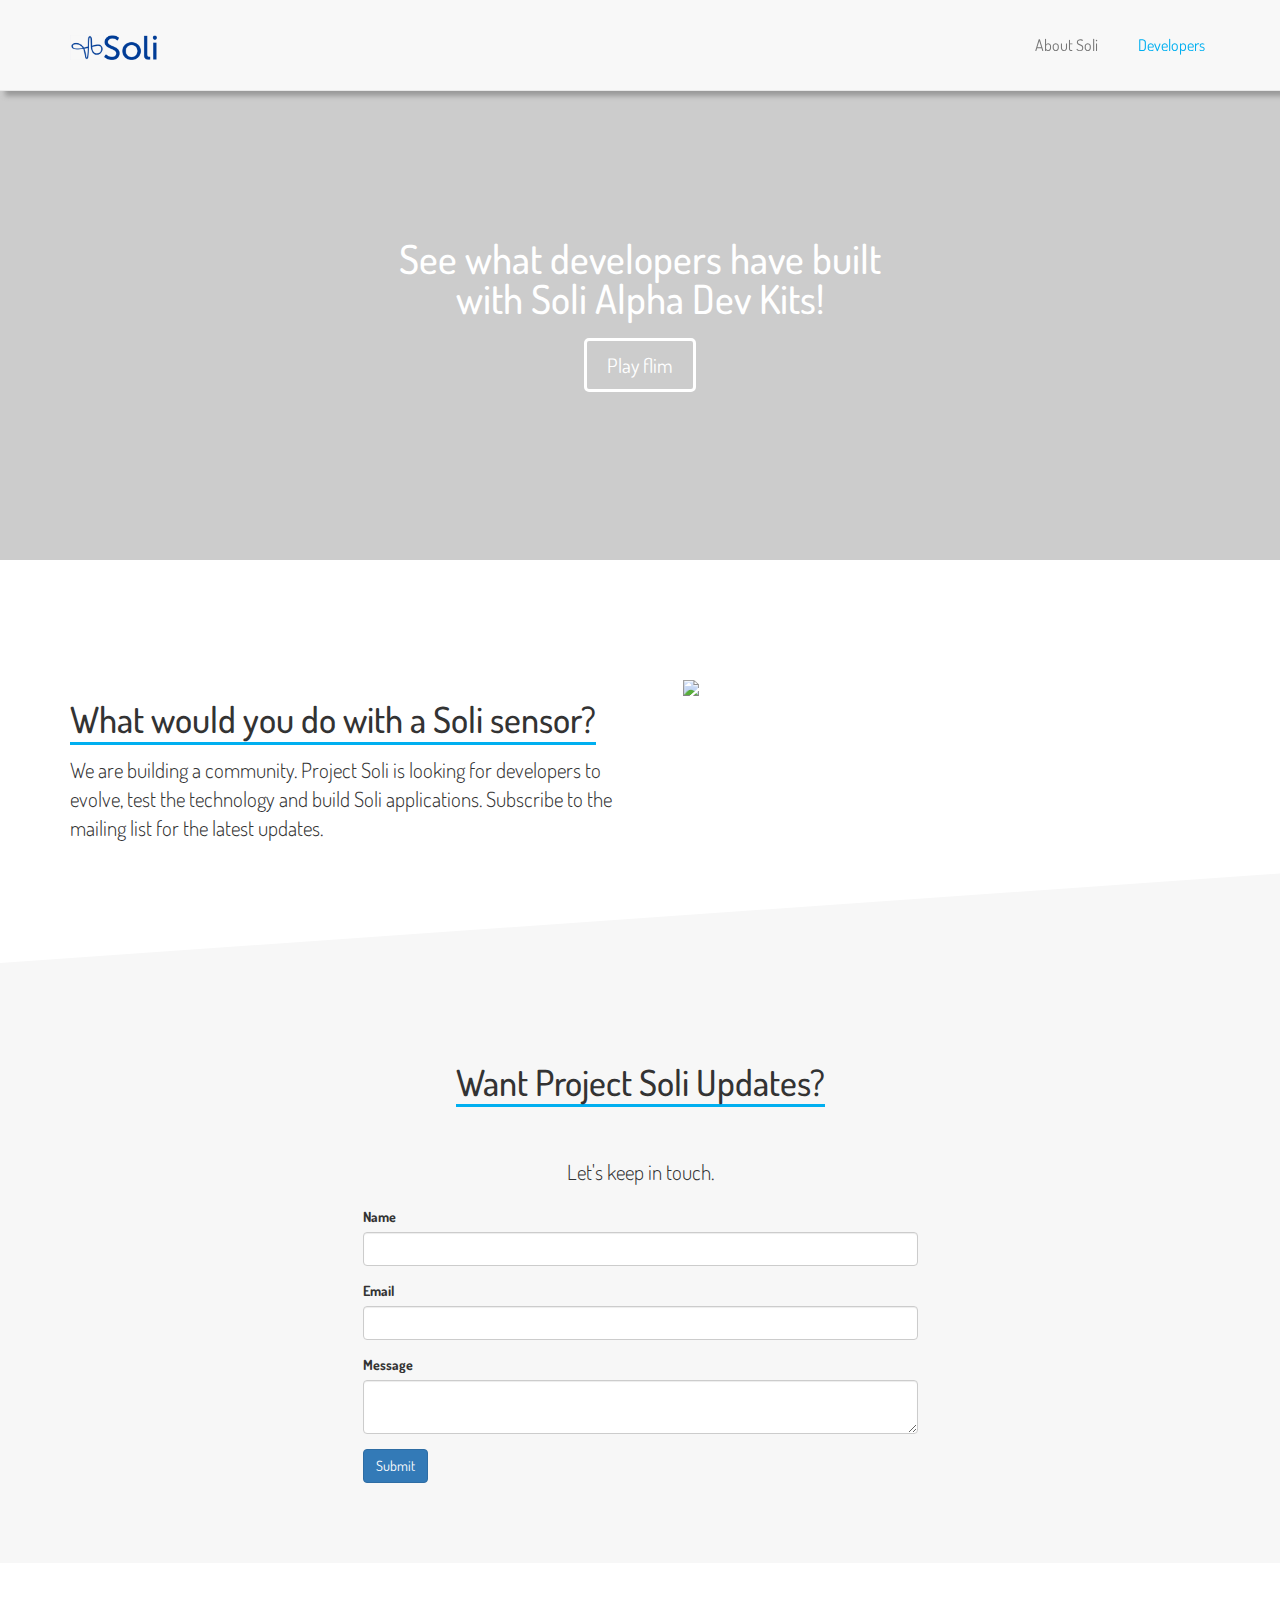
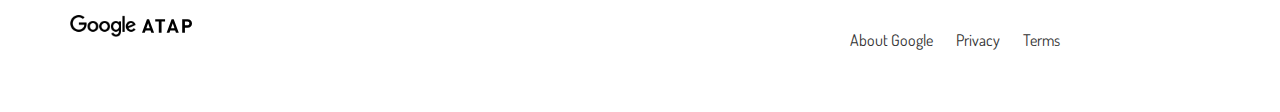
==== developers.html @ 8a33ed1f "added developer page" ====
<!DOCTYPE html>
<html lang="en">

<head>

    <meta charset="utf-8">
    <meta http-equiv="X-UA-Compatible" content="IE=edge">
    <meta name="viewport" content="width=device-width, initial-scale=1">
    <meta name="description" content="">
    <meta name="author" content="">

    <title>Soli</title>
    <link rel="shortcut icon" type="image/png" href="https://www.google.co.uk/images/branding/product/ico/googleg_lodp.ico"/>
    <!-- Bootstrap Core CSS -->
    <link href="css/bootstrap.min.css" rel="stylesheet">

    <!-- Template CSS -->
    <link href="css/scrolling-nav.css" rel="stylesheet">
    
    <!-- Custom CSS -->
    <link href="css/style.css" rel="stylesheet">
    <link href="css/style1.css" rel="stylesheet">
    <script src="https://use.fontawesome.com/eee93ac27c.js"></script>
    
    <!-- HTML5 Shim and Respond.js IE8 support of HTML5 elements and media queries -->
    <!-- WARNING: Respond.js doesn't work if you view the page via file:// -->
    <!--[if lt IE 9]>
        <script src="https://oss.maxcdn.com/libs/html5shiv/3.7.0/html5shiv.js"></script>
        <script src="https://oss.maxcdn.com/libs/respond.js/1.4.2/respond.min.js"></script>
    <![endif]-->

</head>

<!-- The #page-top ID is part of the scrolling feature - the data-spy and data-target are part of the built-in Bootstrap scrollspy function -->

<body id="page-top" data-spy="scroll" data-target=".navbar-fixed-top">
    
    <!-- Navigation -->
    <nav class="navbar navbar-default navbar-fixed-top" role="navigation">
        <div class="container">
            <div class="navbar-header page-scroll">
                <button type="button" class="navbar-toggle" data-toggle="collapse" data-target=".navbar-collapse">
                  <span class="icon-bar"></span>
                  <span class="icon-bar"></span>
                  <span class="icon-bar"></span>
                </button>
                <a class="navbar-brand page-scroll" href="#page-top"><img src="img/soli_logo.png"><img src="img/soli_wordmark.png"></a>
            </div>

            <!-- Collect the nav links, forms, and other content for toggling -->
            <div class="collapse navbar-collapse navbar-ex1-collapse">
                <ul class="nav navbar-nav navbar-right">
                    <!-- Hidden li included to remove active class from about link when scrolled up past about section -->
                    <li class="hidden">
                        <a class="page-scroll" href="#page-top"></a>
                    </li>
                    <li>
                        <a class="page-scroll" href="index.html">About Soli</a>
                    </li>
                    <li>
                        <a class="page-scroll" href="#page-top">Developers</a>
                    </li>
                </ul>
            </div>
            <!-- /.navbar-collapse -->
        </div>
        <!-- /.container -->
    </nav>
    

    <section class="video-container" id="video-container">
      <video src="https://atap.google.com/soli/static/videos/developers.mp4" autoplay loop playsinline></video>
      <div class="callout">
        <h1 class="video-title">See what developers have built<br>with Soli Alpha Dev Kits!</h1>
        <a id="play-video" href="#" class="visit-buttons">Play flim</a>
      </div>
    </section>
    
    <div class="video">
        <iframe id="video" width="100%" height="100%" src="//www.youtube.com/embed/H41A_IWZwZI?rel=0" frameborder="0" allowfullscreen></iframe>
    </div>
    
    
    
    <div class="block3" id="applications">
        <br><br><br><br>
		<br><br>
		<div class="container">
		    <div class="row">
		<div class="col-md-6">
		    <h1 class="section-title">What would you do with a Soli sensor?</h1>
		    <p class="lead">We are building a community. Project Soli is looking for developers to evolve, test the technology and build Soli applications. Subscribe to the mailing list for the latest updates.</p>
		</div>
		<div class="col-md-6">
		    <center><img src="https://atap.google.com/soli/static/img/developers/developers-soli-dev-kit.jpg" width="500px" class="img-responsive"></center>
		    <br><br><br>
		</div>
		</div>
		</div>
    </div>
    <div class="block2">
        <br><br><br><br>
        <center><h1 class="section-title">Want Project Soli Updates?</h1></center>
		<br><br>
		<p class="lead text-center">Let's keep in touch.</p>
		<div class="container">
		    <div class="row">
		        <div class="col-md-6 col-md-offset-3">
		              <form action="https://api.formbucket.com/f/c2K3QTQ" method="post">
                        <div class="form-group">
                          <label for="name">Name</label>
                          <input class="form-control" id="name" type="text" name="Name">
                        </div>
                        <div class="form-group">
                          <label for="email">Email</label>
                          <input class="form-control" id="email" type="email" name="Email">
                        </div>
                        <div class="form-group">
                          <label for="message">Message</label>
                          <textarea class="form-control" id="message" name="Message"></textarea>
                        </div>
                        <input class="btn btn-primary" type="submit" value="Submit" />
                      </form>
		        </div>
		
		    </div>
		</div>
		<br><br><br><br>
    </div>
    <footer class="footer-basic-centered">
        <div class="container">
        <div class="row">
        <div class="col-md-4">
            <img src="img/googlelogo_dark_color_92x30dp.png" width="67px"><img src="img/atap.svg" class="atap" width="50px" height="14px">
            <a href="https://plus.google.com/+GoogleATAP/" class="footer-links" target="_blank">
                <span class="fa-stack fa-lg">
                  <i class="fa fa-circle fa-stack-2x"></i>
                  <i class="fa fa-google-plus fa-stack-1x fa-inverse"></i>
                </span>
            </a>
            
            <a href="https://twitter.com/googleatap?lang=en" class="footer-links" target="_blank">
                <span class="fa-stack fa-lg">
                  <i class="fa fa-circle fa-stack-2x"></i>
                  <i class="fa fa-twitter fa-stack-1x fa-inverse"></i>
                </span>
            </a>
            
            <a href="https://www.youtube.com/user/GoogATAP" class="footer-links" target="_blank">
                <span class="fa-stack fa-lg">
                  <i class="fa fa-circle fa-stack-2x"></i>
                  <i class="fa fa-youtube-play fa-stack-1x fa-inverse"></i>
                </span>
            </a>
        </div>
        <div class="col-md-4 col-md-offset-4">
            <ul id="footer-list">
                <li><a href="https://plus.google.com/+GoogleATAP/" target="_blank">About Google</a></li>
                <li><a href="https://www.google.com/policies/privacy/?fg=1" target="_blank">Privacy</a></li>
                <li><a href="https://www.google.com/policies/terms/regional.html" target="_blank">Terms</a></li>
            </ul>
        </div>
        </div>
        </div>
	</footer>



    <!-- jQuery -->
    <script src="js/jquery.js"></script>

    <!-- Bootstrap Core JavaScript -->
    <script src="js/bootstrap.min.js"></script>

    <!-- Scrolling Nav JavaScript -->
    <script src="js/jquery.easing.min.js"></script>
    <script src="js/scrolling-nav.js"></script>
    <script src="js/modernizr.custom.34978.js"></script>
</body>

</html>
---- css/scrolling-nav.css ----
/*!
 * Start Bootstrap - Scrolling Nav (http://startbootstrap.com/)
 * Copyright 2013-2016 Start Bootstrap
 * Licensed under MIT (https://github.com/BlackrockDigital/startbootstrap/blob/gh-pages/LICENSE)
 */

body {
    width: 100%;
    height: 100%;
}

html {
    width: 100%;
    height: 100%;
}

@media(min-width:767px) {
    .navbar {
        padding: 20px 0;
        -webkit-transition: background .5s ease-in-out,padding .5s ease-in-out;
        -moz-transition: background .5s ease-in-out,padding .5s ease-in-out;
        transition: background .5s ease-in-out,padding .5s ease-in-out;
    }

    .top-nav-collapse {
        padding: 0;
    }
}

/* Demo Sections - You can use these as guides or delete them - the scroller will work with any sort of height, fixed, undefined, or percentage based.
The padding is very important to make sure the scrollspy picks up the right area when scrolled to. Adjust the margin and padding of sections and children 
of those sections to manage the look and feel of the site. */

.intro-section {
    height: 100%;
    padding-top: 150px;
    text-align: center;
    background: #fff;
}

.about-section {
    height: 100%;
    padding-top: 150px;
    text-align: center;
    background: #eee;
}

.services-section {
    height: 100%;
    padding-top: 150px;
    text-align: center;
    background: #fff;
}

.contact-section {
    height: 100%;
    padding-top: 150px;
    text-align: center;
    background: #eee;
}
---- css/style.css ----
@import url('https://fonts.googleapis.com/css?family=Dosis');

body{
  font-family: 'Dosis', sans-serif;
  padding-top: 20px;
}

.navbar-toggle .icon-bar:nth-of-type(2) {
	  top: 1px;
}

.navbar-toggle .icon-bar:nth-of-type(3) {
  	top: 2px;
}

.navbar-toggle .icon-bar {
	  position: relative;
	  transition: all 500ms ease-in-out;
}

.navbar-toggle.active .icon-bar:nth-of-type(1) {
	  top: 6px;
	  transform: rotate(45deg);
}

.navbar-toggle.active .icon-bar:nth-of-type(2) {
	  background-color: transparent;
}

.navbar-toggle.active .icon-bar:nth-of-type(3) {
	  top: -6px;
	  transform: rotate(-45deg);
}

.navbar-brand > img{
	height:25px;
	display: inline-block;
    margin-left: auto;
    margin-right: auto;
}

@media (max-width: 1200px) {
    .page-scroll{
    	text-align: right;
    }
}

.navbar {
    box-shadow: 5px 5px 5px #999; 
     -moz-box-shadow: 5px 5px 5px #999;
     -webkit-box-shadow: 5px 5px 5px #999;
}

.navbar-default .navbar-nav > li > a{
  padding-left: 20px;
  padding-right: 20px;
  font-size: 16px;
}

.navbar-default .navbar-nav > li > a:hover,
.navbar-default .navbar-nav > li > a:focus{
  color:#00aff0;
}

.navbar-default .navbar-nav > .active > a,
.navbar-default .navbar-nav > .active > a:hover,
.navbar-default .navbar-nav > .active > a:focus{
  color:#00aff0;
  background-color: transparent;
}


/*** T H E - M A G I C - O F - O B J E C T - F I T ***/
/*****************************************************/
.video-container {
  height: 50vh;
  position: relative;
  overflow: hidden;
}

.video{
  height: 50vh;
}

@media (min-width: 600px) {
  .video-container {
    height: 60vh;
  }
  .video{
    height: 60vh;
  }
}

video {
  -o-object-fit: cover;
     object-fit: cover;
  position: absolute;
  height: 100%;
  width: 100%;
  top: 0;
  left: 0;
}

/*** A E S T H E T I C S ***/
/***************************/
* {
  box-sizing: border-box;
}



.video-container:after {
  content: '';
  display: block;
  height: 100%;
  width: 100%;
  position: absolute;
  top: 0;
  left: 0;
  background: rgba(0, 0, 0, 0.2);
  z-index: 1;
}

.video-title {
  margin: 0 0 1rem;
  padding: 0;
  margin-top: 60px;
  line-height: 1;
  font-family: 'Dosis', sans-serif;
  font-size: 30px;
  color: white;
}
@media (max-width: 400px) {
  .video-title {
    font-size: 22px;
  }
}
@media (min-width: 1200px) {
  .video-title {
    font-size: 40px;
  }
}

.callout {
  position: relative;
  display: -webkit-box;
  display: -ms-flexbox;
  display: flex;
  -webkit-box-pack: center;
      -ms-flex-pack: center;
          justify-content: center;
  -webkit-box-align: center;
      -ms-flex-align: center;
          align-items: center;
  -webkit-box-orient: vertical;
  -webkit-box-direction: normal;
      -ms-flex-direction: column;
          flex-direction: column;
  height: 100%;
  text-align: center;
  position: relative;
  z-index: 10;
}

.support {
  position: fixed;
  bottom: 60px;
  right: 20px;
  text-transform: uppercase;
  font-size: 9px;
  letter-spacing: 1px;
  text-align: right;
  position: relative;
  z-index: 10;
}
.support a {
  color: white;
  text-decoration: none;
  position: relative;
  display: inline-block;
  margin-top: 10px;
}
.support a:before {
  display: block;
  position: absolute;
  content: '';
  bottom: -2px;
  width: 0;
  height: 1px;
  background-color: rgba(255, 255, 255, 0.3);
  -webkit-transition: .3s;
  transition: .3s;
}
.support a:hover:before {
  width: 100%;
}

.visit-buttons{
  border-style: solid;
  border-color: white;
  padding: 10px 20px 10px 20px;
  color:white;
  text-decoration: none;
  font-size: 20px;
  margin:10px;
  border-radius: 5px;
}

.visit-buttons:hover,
.visit-buttons:focus{
 color:white;
 border-color: transparent;
 background-color: rgba(192,192,192,0.5);
 text-decoration: none;
}

.video{
  display: none;
}

@media (max-width: 767px) {
  .video-container {
    background: url("../img/Google-Project-Soli-Radar.png") center center/cover no-repeat;
    -webkit-background-size: cover;
    -moz-background-size: cover;
    -o-background-size: cover;
    background-size: cover;
  }

  video{
    display: none;
  }
  
  #video-container{
    background: url("https://atap.google.com/soli/static/img/developers/soli-dev-hero.jpg") center center/cover no-repeat;
    -webkit-background-size: cover;
    -moz-background-size: cover;
    -o-background-size: cover;
    background-size: cover;
  }
}

.carousel-caption > p{
  font-size: 18px;
  color: #464646;
}

.carousel-inner > .item > img,
.carousel-inner > .item > a > img {
  min-height: 500px;    /* Set slide height here */
}

.carousel-control.left, .carousel-control.right {
    background-image: none
}

.carousel-indicators li.active {
    background-color: #00aff0;
}

.carousel-indicators li {
  background-color: #ccc;
}

.glyphicon-chevron-left, .glyphicon-chevron-right{
  color: #00aff0;
}

.carousel-caption {
    position: absolute;
    padding-top: 70px;
    top: 0;
    align-items: center;
}

#carousel-example-generic{
  margin: 0px;
}

.white-bk{
  background-color: #fff;
}
---- css/style1.css ----
.container1{
	width: 100%;
	position: relative;
	text-align: center;
}
.clr{
	clear: both;
}
.container1 > header{
	padding: 30px 30px 10px 30px;
	margin: 0px 20px 10px 20px;
	position: relative;
	display: block;
	text-shadow: 1px 1px 1px rgba(0,0,0,0.2);
    text-align: right;
}
.container1 > header h1{
	font-family: 'Bitter', Arial, sans-serif;
	font-size: 30px;
	line-height: 40px;
	position: relative;
	font-weight: 400;
	color: #fff;
	text-shadow: 1px 1px 1px rgba(0,0,0,0.3);
    padding: 0px 0px 5px 0px;
}
.container1 > header h1 span{
	color: #000;
	text-shadow: 0px 1px 1px rgba(0,0,0,0.3);
}
.container1 > header h2{
	font-size: 16px;
	font-style: italic;
	padding: 0px 0px 15px 0px;
}


.se-container{
	display: block;
	width: 100%;
	overflow: hidden;
	padding-top: 150px;
}
.se-slope{
	margin: 0 -50px;
	-webkit-transform-origin: left center;
	-moz-transform-origin: left center;
	-o-transform-origin: left center;
	-ms-transform-origin: left center;
	transform-origin: left center;
}
.se-slope:nth-child(odd){
	background: #eee;
	-webkit-transform: rotate(5deg);
	-moz-transform: rotate(5deg);
	-o-transform: rotate(5deg);
	-ms-transform: rotate(5deg);
	transform: rotate(5deg);
	margin-top: -200px;
}
.se-slope:nth-child(even){
	background: #fff;
	-webkit-transform: rotate(-5deg);
	-moz-transform: rotate(-5deg);
	-o-transform: rotate(-5deg);
	-ms-transform: rotate(-5deg);
	transform: rotate(-5deg);
}
.se-content{
	margin: 0 auto;
}

.se-slope:nth-child(odd) .se-content{
	-webkit-transform: rotate(-5deg);
	-moz-transform: rotate(-5deg);
	-o-transform: rotate(-5deg);
	-ms-transform: rotate(-5deg);
	transform: rotate(-5deg);
	color: #e90089;
	padding: 60px 100px 240px 100px;
}
.se-slope:nth-child(even) .se-content{
	-webkit-transform: rotate(5deg);
	-moz-transform: rotate(5deg);
	-o-transform: rotate(5deg);
	-ms-transform: rotate(5deg);
	transform: rotate(5deg);
	color: #000;
	padding: 150px 100px 250px 100px;
}
.se-slope:nth-child(odd) .se-content h3{
	background: #e90089;
	color: #000;
}
.se-slope:nth-child(even) .se-content h3{
	background: #000;
	color: #e90089;
}

/* Media Queries */
@media screen and (max-width: 1010px){
	.se-content h3{
		font-size: 40px;
	}
}
@media screen and (max-width: 767px) {
	.se-content h3{
		font-size: 20px;
	}
}
@media screen and (max-width: 400px) {
	.se-content h3{
		font-size: 20px;
		line-height: 20px;
		padding-top: 30px;
		height: 60px;
	}
	.se-content p{
		width: 95%;
	}
	.se-slope:nth-child(odd) .se-content,
	.se-slope:nth-child(even) .se-content{
		padding-left:60px;
		padding-right:60px;
		
	}
}

p{
  background:transparent;
  margin: 0;
}

.block{
  margin: 0;
	min-height: 200px;
	width: 100%;
	position: relative;
	background: rgba(238,238,238,9);
}
.block:after{
	content: '';
	width: 100%;
	height: 100%;
	position: absolute;
	background: inherit;
	z-index: -1;
	bottom: 0;
	transform-origin: right bottom;
	transform: skewY(-3deg);
  margin: 0px;
}

.block3{
	width: 100%;
	position: relative;
	padding-bottom:100px;
}

.block3 > .container > .col-md-6 > p{
  margin-top: 120px;
}

.block3 > .container > .col-md-6 > img{
  margin-top: 60px;
}

.block3:after{
	content: '';
	width: 100%;
	height: 100%;
	position: absolute;
	background: inherit;
	z-index: -1;
	bottom: 0;
	transform-origin: right bottom;
	transform: skewY(-5deg);
}

.block2{
	width: 100%;
	position: relative;
	background: rgba(247,247,247,9);
}
.block2:after{
	content: '';
	width: 100%;
	height: 100%;
	position: absolute;
	background: inherit;
	z-index: -1;
	bottom: 0;
	transform-origin: left center;
	transform: skewY(-4deg);
}

.block2:before{
	content: '';
	width: 100%;
	height: 100%;
	position: absolute;
	background: inherit;
	z-index: -1;
	bottom: 0;
	transform-origin: left bottom;
	transform: skewY(4deg);
}

.section-title{
	display:inline-block;
    border-bottom:3px solid #00aff0;
    padding-bottom:2px;
}

.still, .animation{
	width: 200px;
}

.gifhover > li {
	display:inline;
}

.gifhover > li {
	list-style: none;
}

#virtual{
	padding-top: 100px;
}

.footer-basic-centered{
	background-color: white;
	box-shadow: 0 1px 1px 0 rgba(0, 0, 0, 0.12);
	box-sizing: border-box;
	width: 100%;
	padding: 50px ;
	font-size: medium;
}

#footer-list > li{
	display: inline-block;
	padding-right: 20px;
}

#footer-list{
	padding: 0;
	padding-top: 16px;
}

#footer-list > li > a{
	color: #333
}

.atap{
	margin-left:5px; 
}

.footer-links{
	color: #464646;
}

.footer-links:hover,
.footer-links:focus{
	text-decoration:none;
	color: #6A6A6A;
}
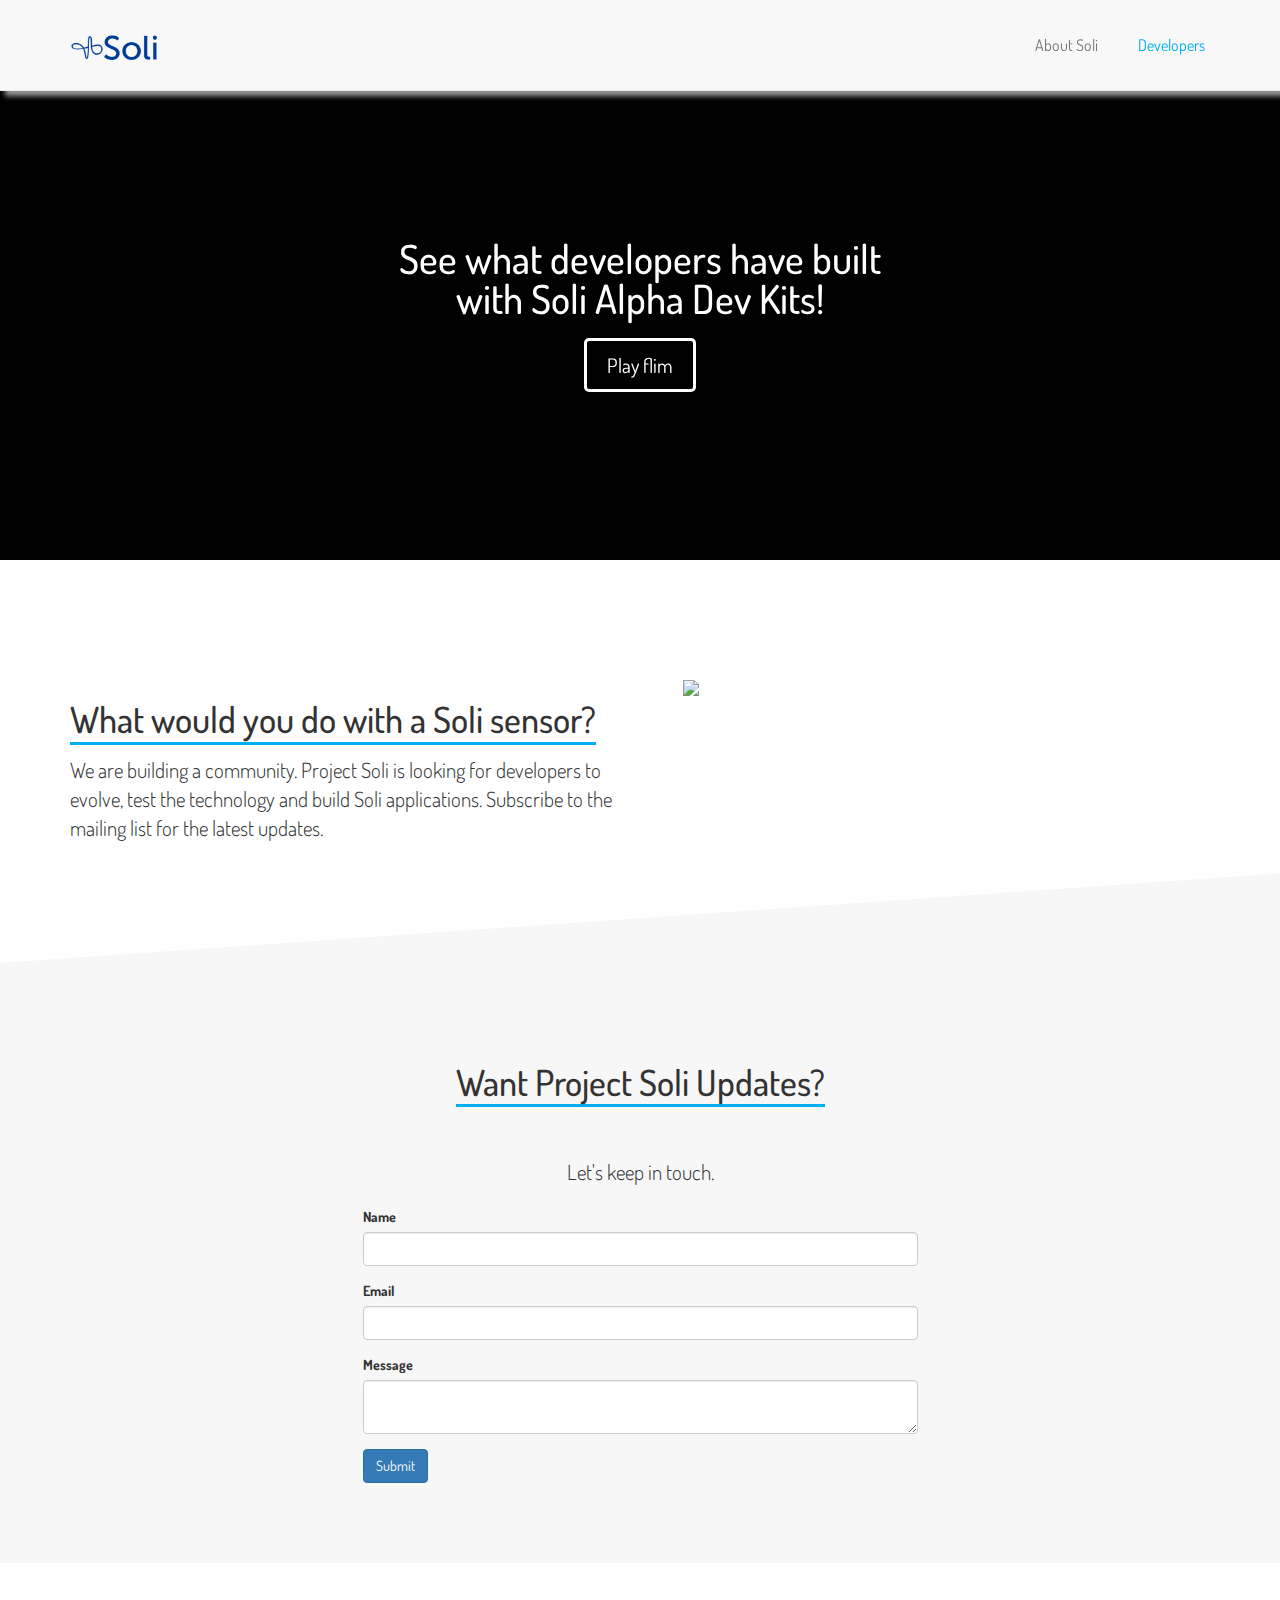
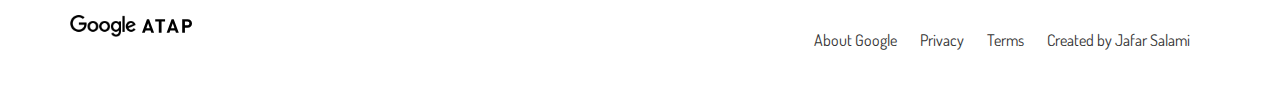
==== commit 882bac1f: "Fixed padding issue and added media files" ====
--- a/developers.html
+++ b/developers.html
@@ -44,7 +44,7 @@
                   <span class="icon-bar"></span>
                   <span class="icon-bar"></span>
                 </button>
-                <a class="navbar-brand page-scroll" href="#page-top"><img src="img/soli_logo.png"><img src="img/soli_wordmark.png"></a>
+                <a class="navbar-brand page-scroll" href="index.html"><img src="img/soli_logo.png"><img src="img/soli_wordmark.png"></a>
             </div>
 
             <!-- Collect the nav links, forms, and other content for toggling -->
@@ -69,7 +69,7 @@
     
 
     <section class="video-container" id="video-container">
-      <video src="https://atap.google.com/soli/static/videos/developers.mp4" autoplay loop playsinline></video>
+      <video src="video/developers.mp4" autoplay loop playsinline></video>
       <div class="callout">
         <h1 class="video-title">See what developers have built<br>with Soli Alpha Dev Kits!</h1>
         <a id="play-video" href="#" class="visit-buttons">Play flim</a>
@@ -153,11 +153,12 @@
                 </span>
             </a>
         </div>
-        <div class="col-md-4 col-md-offset-4">
+        <div class="col-md-6 col-md-offset-2">
             <ul id="footer-list">
                 <li><a href="https://plus.google.com/+GoogleATAP/" target="_blank">About Google</a></li>
                 <li><a href="https://www.google.com/policies/privacy/?fg=1" target="_blank">Privacy</a></li>
                 <li><a href="https://www.google.com/policies/terms/regional.html" target="_blank">Terms</a></li>
+                <li><a href="http://josalami.herokuapp.com/" target="_blank">Created by Jafar Salami</a></li>
             </ul>
         </div>
         </div>
--- a/css/style1.css
+++ b/css/style1.css
@@ -228,12 +228,30 @@
 	padding-top: 100px;
 }
 
+.anglep{
+	padding-top: 80px;
+}
+
+.coin{
+	float: right;
+}
+
+@media screen and (max-width: 800px) {
+	.anglep{
+		padding-top: 0px;
+	}
+	
+	.coin{
+		float: left;
+	}
+}
+
 .footer-basic-centered{
 	background-color: white;
 	box-shadow: 0 1px 1px 0 rgba(0, 0, 0, 0.12);
 	box-sizing: border-box;
 	width: 100%;
-	padding: 50px ;
+	padding: 50px 0px 50px 0px;
 	font-size: medium;
 }
 
@@ -245,6 +263,7 @@
 #footer-list{
 	padding: 0;
 	padding-top: 16px;
+	float: right;
 }
 
 #footer-list > li > a{
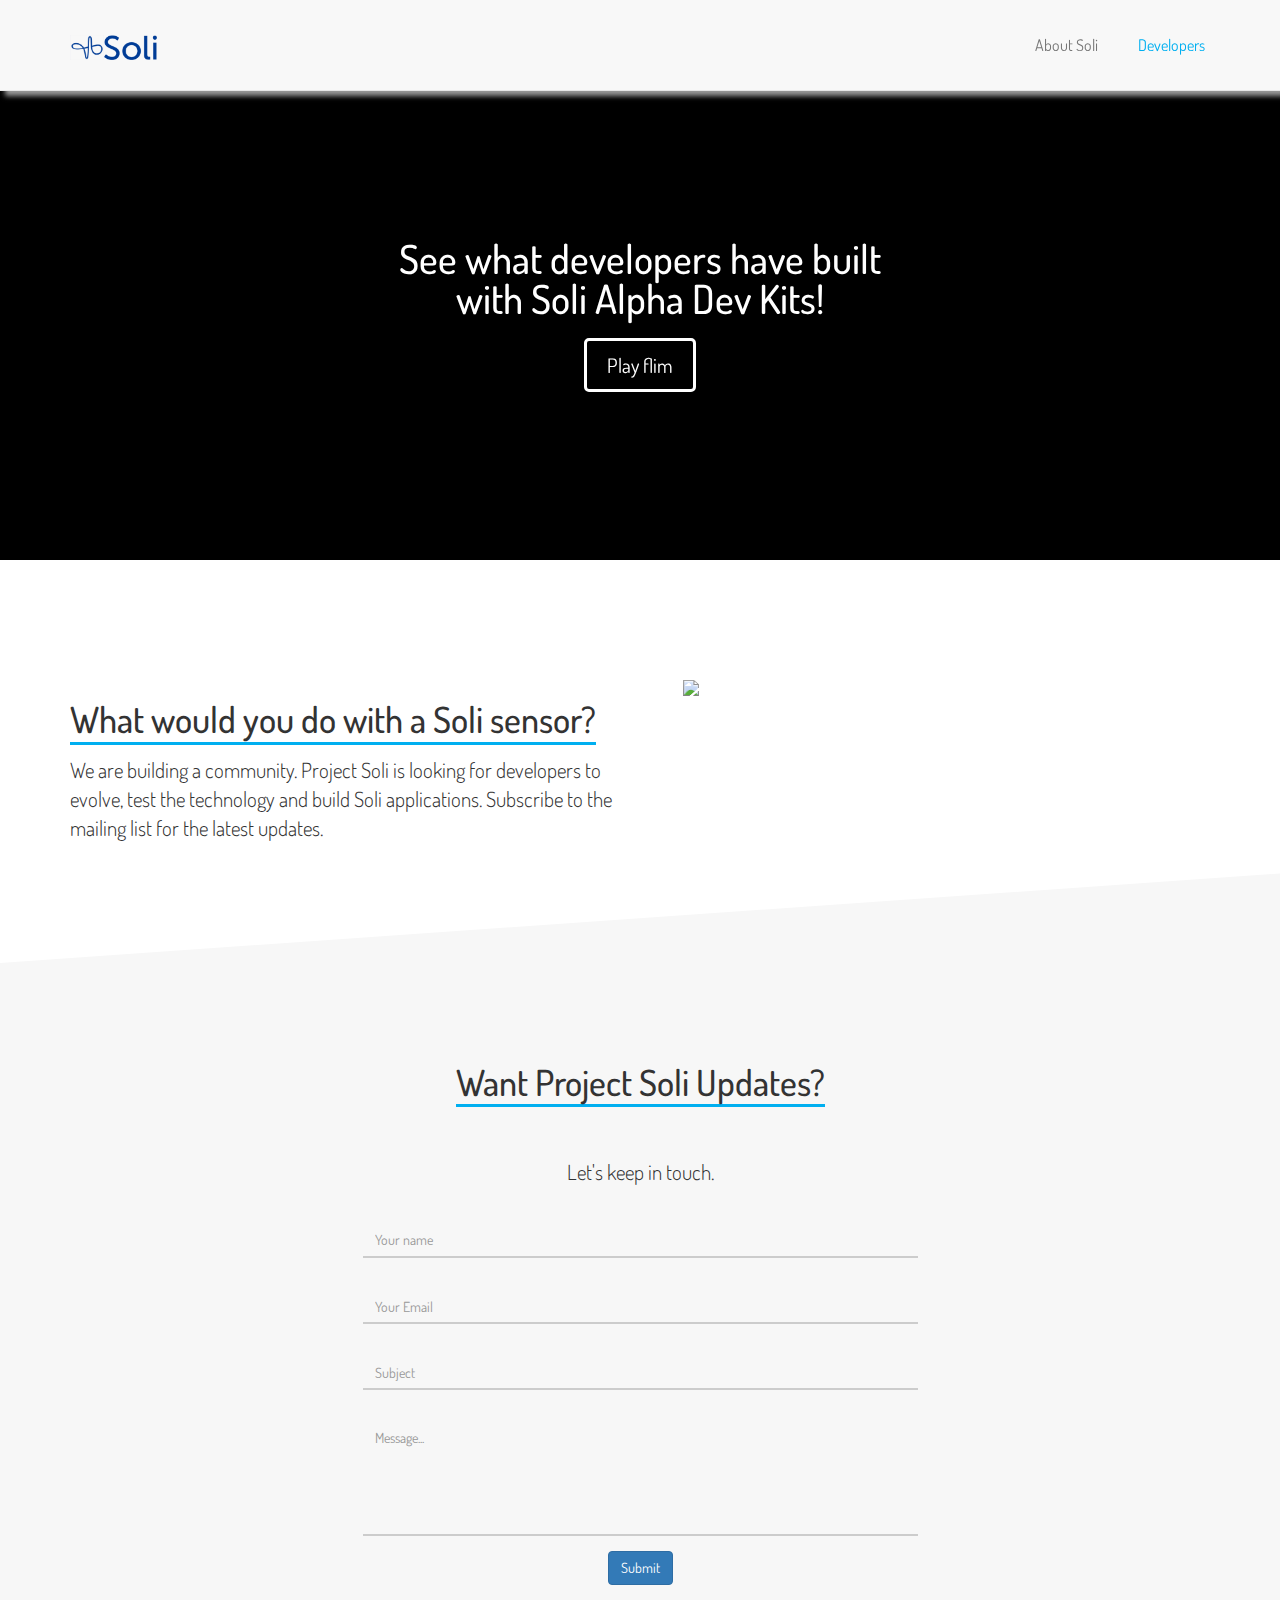
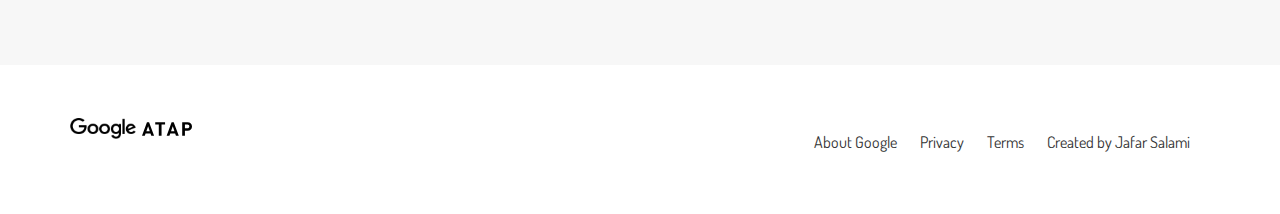
==== commit dbc8a689: "Improved the contact us form" ====
--- a/developers.html
+++ b/developers.html
@@ -106,20 +106,26 @@
 		<div class="container">
 		    <div class="row">
 		        <div class="col-md-6 col-md-offset-3">
-		              <form action="https://api.formbucket.com/f/c2K3QTQ" method="post">
-                        <div class="form-group">
-                          <label for="name">Name</label>
-                          <input class="form-control" id="name" type="text" name="Name">
-                        </div>
-                        <div class="form-group">
-                          <label for="email">Email</label>
-                          <input class="form-control" id="email" type="email" name="Email">
-                        </div>
-                        <div class="form-group">
-                          <label for="message">Message</label>
-                          <textarea class="form-control" id="message" name="Message"></textarea>
-                        </div>
-                        <input class="btn btn-primary" type="submit" value="Submit" />
+                      <form id="contact-form" class="form" action="#" method="POST" role="form">
+                          <div class="form-group">
+                              <label class="form-label" for="name">Your Name</label>
+                              <input type="text" class="form-control" id="name" name="name" placeholder="Your name" tabindex="1" required>
+                          </div>                            
+                          <div class="form-group">
+                              <label class="form-label" for="email">Your Email</label>
+                              <input type="email" class="form-control" id="email" name="email" placeholder="Your Email" tabindex="2" required>
+                          </div>                            
+                          <div class="form-group">
+                              <label class="form-label" for="subject">Subject</label>
+                              <input type="text" class="form-control" id="subject" name="subject" placeholder="Subject" tabindex="3">
+                          </div>                            
+                          <div class="form-group">
+                              <label class="form-label" for="message">Message</label>
+                              <textarea rows="5" cols="50" name="message" class="form-control" id="message" placeholder="Message..." tabindex="4" required></textarea>                                 
+                          </div>
+                          <div class="text-center">
+                              <input class="btn btn-primary" type="submit" value="Submit" />
+                          </div>
                       </form>
 		        </div>
 		
@@ -177,6 +183,7 @@
     <script src="js/jquery.easing.min.js"></script>
     <script src="js/scrolling-nav.js"></script>
     <script src="js/modernizr.custom.34978.js"></script>
+    <script type="text/javascript" src="js/script.js"></script>
 </body>
 
 </html>
--- a/css/style1.css
+++ b/css/style1.css
@@ -282,4 +282,58 @@
 .footer-links:focus{
 	text-decoration:none;
 	color: #6A6A6A;
+}
+
+textarea {
+	resize: none;
+	background-color: rgb(247,247,247) !important;
+}
+.form-label {
+	font-size: 12px;
+	color: #5e9bfc;
+	margin: 0;
+	display: block;
+	opacity: 1;
+	-webkit-transition: .333s ease top, .333s ease opacity;
+	transition: .333s ease top, .333s ease opacity;
+}
+.form-control {
+	border-radius: 0;
+	border-color: #ccc;
+   	border-width: 0 0 2px 0;
+   	border-style: none none solid none;
+   	box-shadow: none;
+}
+.form-control:focus {
+	box-shadow: none;
+	border-color: #5e9bfc;
+}
+
+input[type=text],
+input[type=email]{
+    background-color: transparent;
+}
+
+.js-hide-label {
+	opacity: 0; 	
+}
+.js-unhighlight-label {
+	color: #999 
+}
+.btn-start-order {
+	background: 0 0 #ffffff;
+    border: 1px solid #2f323a;
+    border-radius: 3px;
+    color: #2f323a;
+    font-family: "Raleway", sans-serif;
+    font-size: 16px;
+    line-height: inherit;
+    margin: 30px 0;
+    padding: 10px 50px;
+    text-transform: uppercase;
+    transition: all 0.25s ease 0s;
+}
+.btn-start-order:hover,.btn-start-order:active, .btn-start-order:focus {
+	border-color: #5e9bfc;
+	color: #5e9bfc;
 }